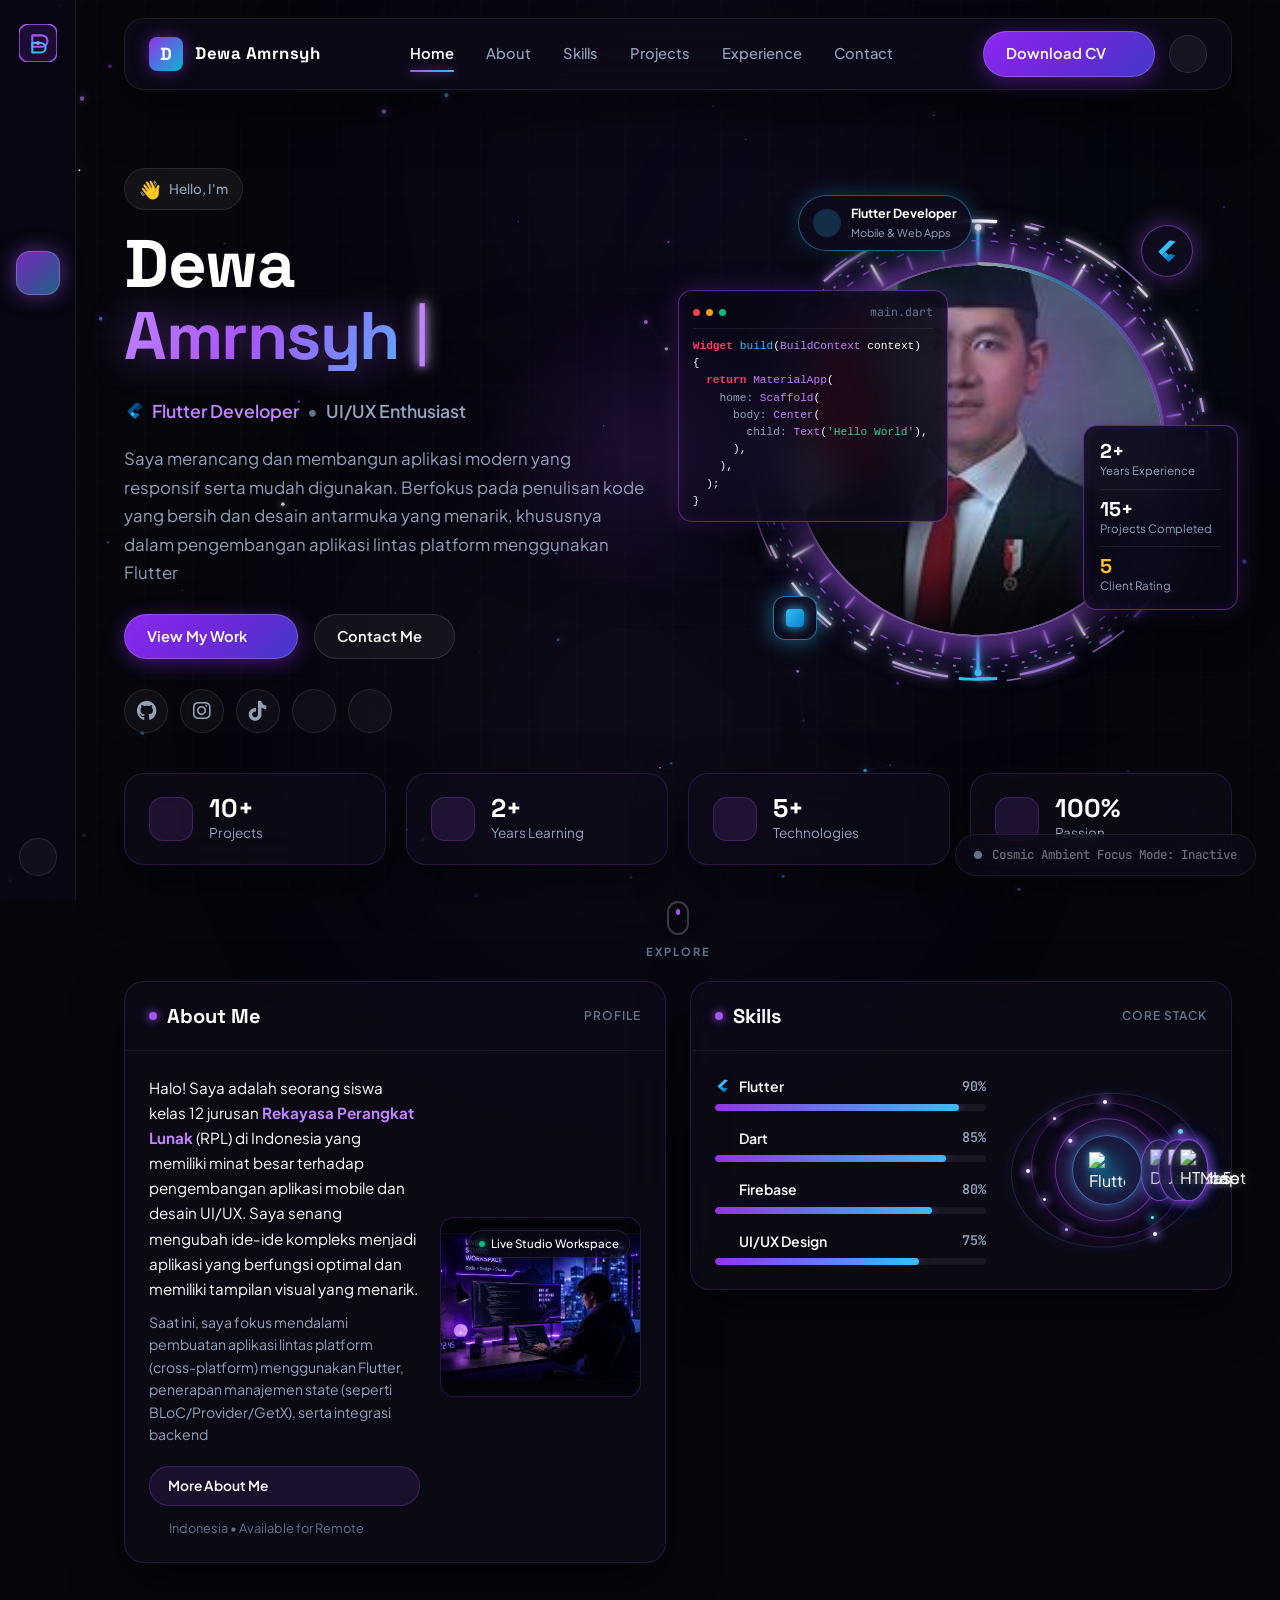
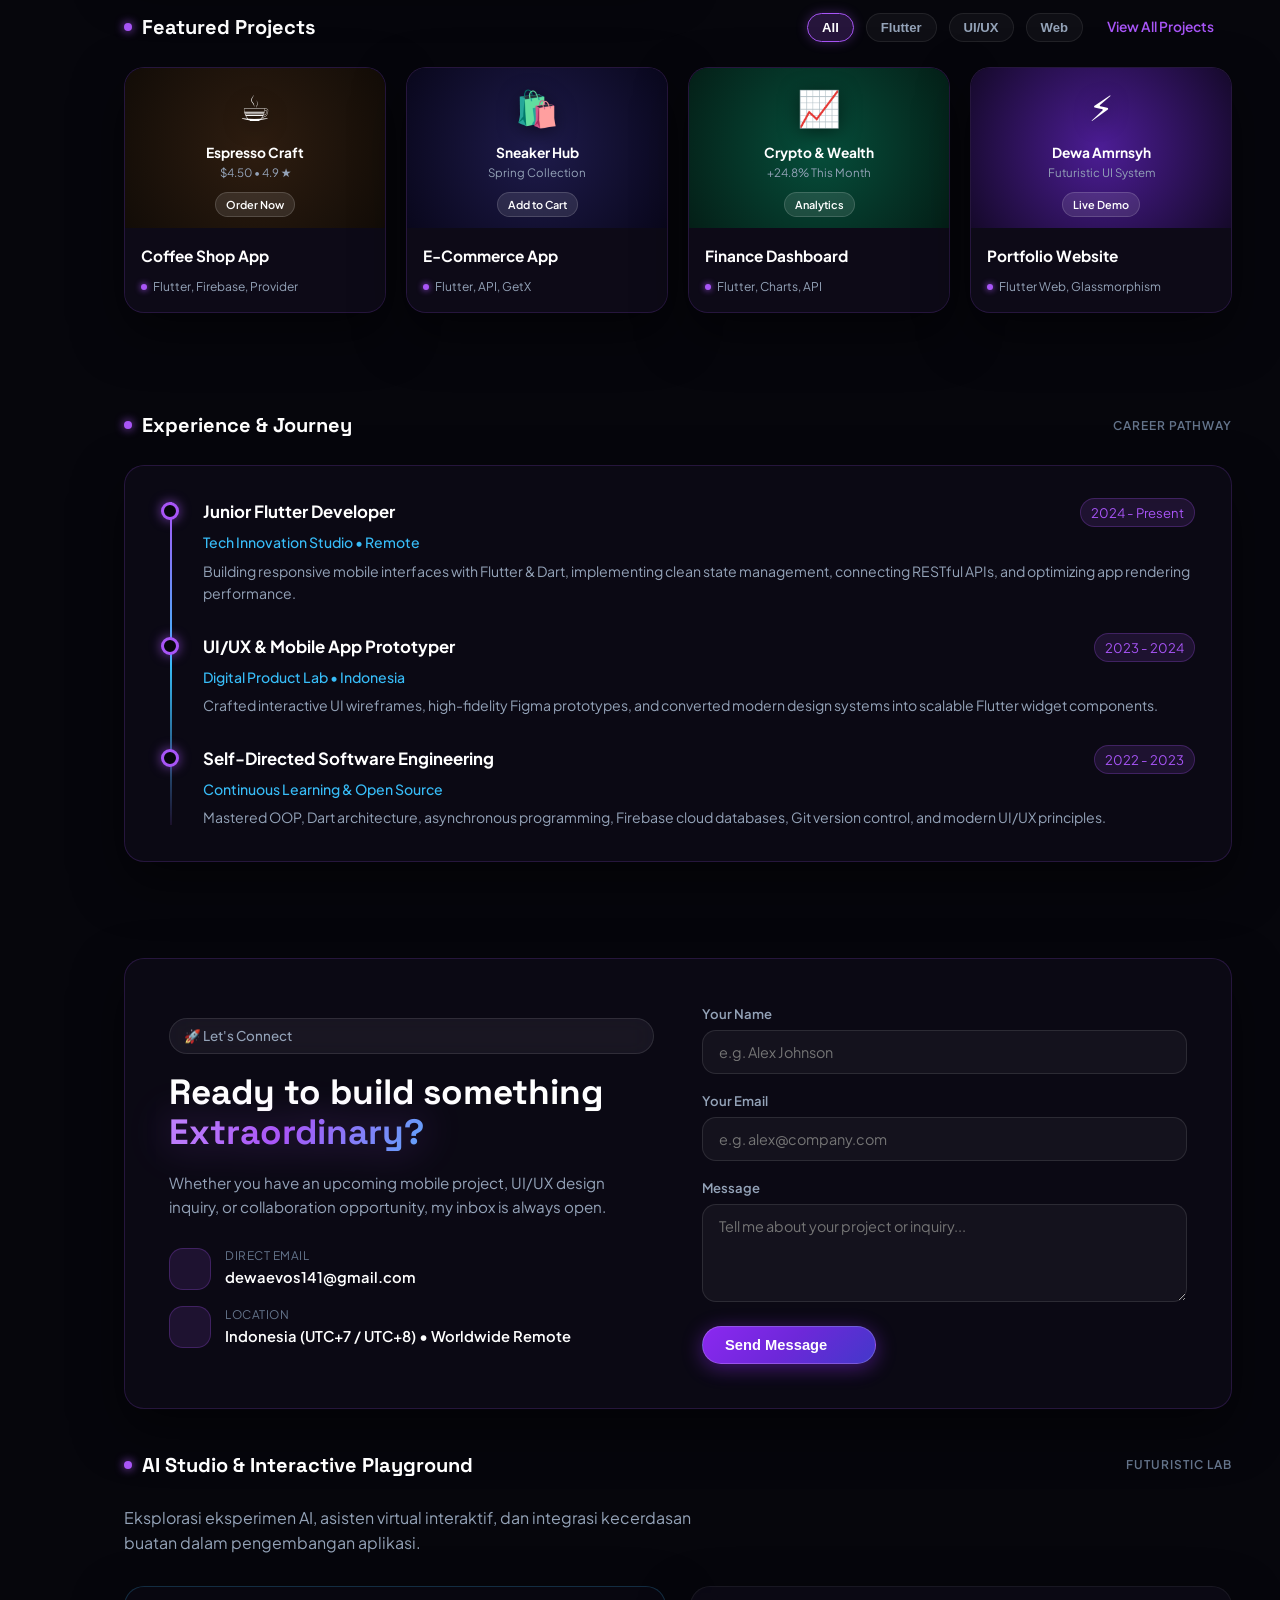
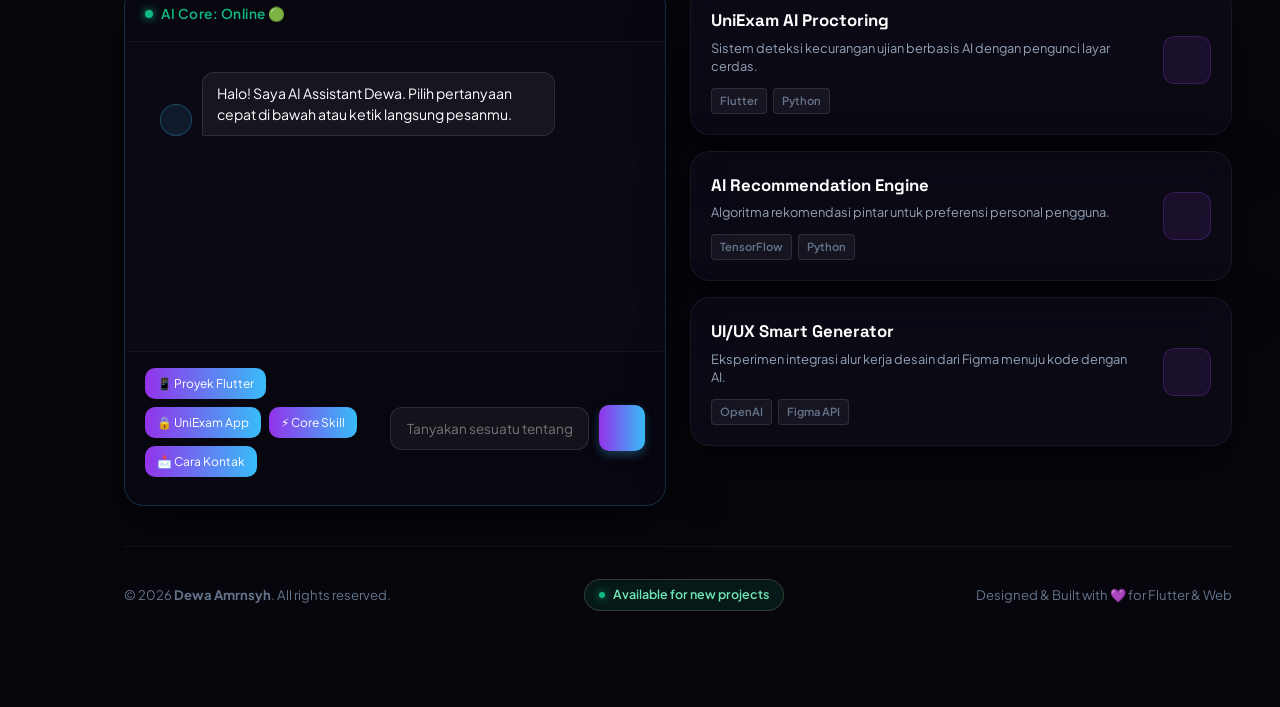
==== index.html @ cff23e98 "Initial portfolio upload" ====
<!DOCTYPE html>
<html lang="en">
<head>
  <meta charset="UTF-8" />
  <meta name="viewport" content="width=device-width, initial-scale=1.0" />
  <title>Dewa Amrnsyh — Futuristic Portfolio</title>
  <meta name="description" content="High-end futuristic personal portfolio website for Dewa Amrnsyh, Flutter Developer & UI/UX Enthusiast." />
  
  <!-- font awesome -->
  <link rel="stylesheet" href="https://cdnjs.cloudflare.com/ajax/libs/font-awesome/6.0.0/css/all.min.css">

  <!-- Google Fonts -->
  <link rel="preconnect" href="https://fonts.googleapis.com">
  <link rel="preconnect" href="https://fonts.gstatic.com" crossorigin>
  <link href="https://fonts.googleapis.com/css2?family=Plus+Jakarta+Sans:ital,wght@0,300;0,400;0,500;0,600;0,700;0,800;1,400&family=JetBrains+Mono:wght@400;500;700&family=Space+Grotesk:wght@500;700&display=swap" rel="stylesheet">
  
  <!-- Lucide CDN for current icons, with a local offline fallback -->
  <script src="https://unpkg.com/lucide@latest/dist/umd/lucide.min.js" onerror="this.onerror=null; this.src='assets/lucide.min.js';"></script>

  <!-- Modular Master Stylesheet (Imports all component CSS) -->
  <link rel="stylesheet" href="style.css" />

  <!-- Favicon -->
  <link rel="icon" type="image/jpg" href="images/desk.jpg">
</head>
<body class="dark-theme">

  <!-- ========================================================================
       1. CANVAS BACKGROUND & AMBIENT GLOW COMPONENT
       (Path: components/canvas-background/)
       ======================================================================== -->
  <canvas id="bg-canvas"></canvas>
  <div class="ambient-glow glow-purple-top"></div>
  <div class="ambient-glow glow-cyan-hero"></div>
  <div class="ambient-glow glow-purple-bottom"></div>
  <div class="grid-overlay"></div>
  <div class="cursor-glow" id="cursorGlow"></div>

  <!-- App Layout Container -->
  <div class="app-layout">
    
    <!-- ======================================================================
         2. LEFT HUD SIDEBAR COMPONENT
         (Path: components/sidebar/)
         ====================================================================== -->
    <aside class="left-sidebar" id="component-sidebar">
      <div class="sidebar-logo">
        <a href="#hero" class="brand-glyph" title="Dewa Amrnsyh">
          <svg viewBox="0 0 40 40" fill="none" class="glyph-svg">
            <rect width="40" height="40" rx="10" fill="url(#glyph-grad)" fill-opacity="0.15" stroke="url(#glyph-stroke)" stroke-width="1.5"/>
            <path d="M14 12H24C27.3137 12 30 14.6863 30 18C30 21.3137 27.3137 24 24 24H14V12Z" stroke="#A855F7" stroke-width="2.2" stroke-linecap="round" stroke-linejoin="round"/>
            <path d="M14 20H23C25.7614 20 28 22.2386 28 25C28 27.7614 25.7614 30 23 30H14V20Z" stroke="#38BDF8" stroke-width="2.2" stroke-linecap="round" stroke-linejoin="round"/>
            <circle cx="20" cy="20" r="2" fill="#C084FC" />
            <defs>
              <linearGradient id="glyph-grad" x1="0" y1="0" x2="40" y2="40">
                <stop stop-color="#9333EA" />
                <stop offset="1" stop-color="#06B6D4" />
              </linearGradient>
              <linearGradient id="glyph-stroke" x1="0" y1="0" x2="40" y2="40">
                <stop stop-color="#A855F7" />
                <stop offset="1" stop-color="#38BDF8" stop-opacity="0.4" />
              </linearGradient>
            </defs>
          </svg>
        </a>
      </div>
      
      <nav class="sidebar-nav">
        <a href="#hero" class="nav-icon-link active" data-section="hero" title="Home">
          <i data-lucide="home"></i>
          <span class="tooltip">Home</span>
        </a>
        <a href="#about-section" class="nav-icon-link" data-section="about-section" title="About">
          <i data-lucide="user"></i>
          <span class="tooltip">About</span>
        </a>
        <a href="#skills-section" class="nav-icon-link" data-section="skills-section" title="Skills">
          <i data-lucide="code-2"></i>
          <span class="tooltip">Skills</span>
        </a>
        <a href="#projects-section" class="nav-icon-link" data-section="projects-section" title="Projects">
          <i data-lucide="folder-kanban"></i>
          <span class="tooltip">Projects</span>
        </a>
        <a href="#experience-section" class="nav-icon-link" data-section="experience-section" title="Experience">
          <i data-lucide="award"></i>
          <span class="tooltip">Experience</span>
        </a>
        <a href="#contact-section" class="nav-icon-link" data-section="contact-section" title="Contact">
          <i data-lucide="mail"></i>
          <span class="tooltip">Contact</span>
        </a>
        <a href="#ai-studio" class="nav-icon-link" data-section="ai-studio" title="AI Studio">
          <i data-lucide="sparkles"></i>
          <span class="tooltip">AI Studio</span>
        </a>
      </nav>
      
      <div class="sidebar-bottom">
        <button class="icon-btn-toggle" id="themePulseBtn" title="Toggle Cosmic Pulse">
          <i data-lucide="sparkles"></i>
        </button>
      </div>
    </aside>

    <!-- Main Content Stream -->
    <main class="main-wrapper">
      
      <!-- ====================================================================
           3. TOP FIXED NAVBAR COMPONENT
           (Path: components/navbar/)
           ==================================================================== -->
      <header class="top-navbar" id="component-navbar">
        <div class="navbar-inner">
          <div class="nav-brand">
            <div class="brand-logo-badge">
              <span class="logo-letter">D</span>
            </div>
            <span class="brand-name">Dewa Amrnsyh</span>
          </div>

          <nav class="top-menu">
            <a href="#hero" class="menu-link active">Home</a>
            <a href="#about-section" class="menu-link">About</a>
            <a href="#skills-section" class="menu-link">Skills</a>
            <a href="#projects-section" class="menu-link">Projects</a>
            <a href="#experience-section" class="menu-link">Experience</a>
            <a href="#contact-section" class="menu-link">Contact</a>
          </nav>

          <div class="nav-actions">
            <a href="assets/Laporan_PKL_dulo.pdf" download="CV_Dewa_Amriansyah.pdf" class="btn-glow-primary cv-btn" id="downloadCvBtn">
              <span>Download CV</span>
              <i data-lucide="download" class="icon-sm"></i>
            </a>
            <button class="theme-mode-btn" id="soundToggleBtn" title="Ambient Mode">
              <i data-lucide="moon" class="icon-sm"></i>
            </button>
          </div>
        </div>
      </header>

      <!-- ====================================================================
           4. HERO SECTION COMPONENT
           (Path: components/hero/)
           ==================================================================== -->
      <section id="hero" class="hero-section">
        <div class="hero-content-grid">
          
          <div class="hero-left">
            <div class="badge-pill hero-greeting">
              <span class="wave-emoji">👋</span>
              <span>Hello, I'm</span>
            </div>

            <h1 class="hero-title">
              <span class="title-white">Dewa</span><br />
              <span class="hero-typing-wrapper">
                <span class="title-purple-gradient glow-text" id="heroTypingText" data-text="Amrnsyh">Amrnsyh</span><span class="typing-cursor">|</span>
              </span>
            </h1>

            <div class="role-badge-row">
              <div class="flutter-role-tag">
                <svg viewBox="0 0 24 24" class="inline-flutter-icon" fill="none">
                  <path d="M14.3 2.1L3.9 12.5l3.2 3.2L19.5 3.3z" fill="#02569B"/>
                  <path d="M14.3 14.3l-4.2 4.2 3.2 3.2 5.8-5.8z" fill="#0175C2"/>
                  <path d="M7.1 15.7l3.2 3.2 3.2-3.2-3.2-3.2z" fill="#29B6F6"/>
                  <path d="M19.5 3.3L13.3 9.5l3.2 3.2 5.8-5.8z" fill="#02569B" opacity="0.6"/>
                </svg>
                <span class="highlight-purple">Flutter Developer</span>
                <span class="dot-separator">•</span>
                <span class="highlight-gray">UI/UX Enthusiast</span>
              </div>
            </div>

            <p class="hero-desc">
              Saya merancang dan membangun aplikasi modern yang responsif serta mudah digunakan. 
              Berfokus pada penulisan kode yang bersih dan desain antarmuka yang menarik,
              khususnya dalam pengembangan aplikasi lintas platform menggunakan Flutter
            </p>

            <div class="hero-btn-group">
              <a href="#projects-section" class="btn-glow-primary hero-cta-btn">
                <span>View My Work</span>
                <i data-lucide="arrow-right" class="btn-arrow"></i>
              </a>
              <a href="#contact-section" class="btn-glass-secondary">
                <span>Contact Me</span>
                <i data-lucide="message-square" class="btn-icon"></i>
              </a>
            </div>

            <div class="hero-socials">
              <a href="https://github.com/waaazz782" target="_blank" rel="noopener noreferrer" class="social-icon-btn" title="GitHub">
                <i class="fa-brands fa-github"></i>
              </a>
            
              <a href="https://www.instagram.com/dewxuan__?stkn=MWRuYjcwZ3dqbm1jYw==" target="_blank" rel="noopener noreferrer" class="social-icon-btn" title="Instagram">
                <i class="fa-brands fa-instagram"></i>
              </a>

              <a href="https://www.tiktok.com/@waanaksmk" target="_blank" rel="noopener noreferrer" class="social-icon-btn" title="TikTok">
               <i class="fa-brands fa-tiktok"></i>
              </a>
              <a href="mailto:dewaevos141@gmail.com" class="social-icon-btn" title="Email">
                <i data-lucide="mail"></i>
              </a>
              <a href="#contact-section" class="social-icon-btn" title="Website / Globe">
                <i data-lucide="globe"></i>
              </a>
            </div>
          </div>

          <div class="hero-right">
            <div class="avatar-stage">
              
              <!-- Multi-Layered Sci-Fi HUD Portal Ring with Rotating Radial Rays Diagram -->
              <div class="neon-portal-ring">
                <!-- Layer 0: Ambient Energy Glow Behind -->
                <div class="hud-glow-backdrop"></div>

                <!-- Layer 1: SVG Sci-Fi HUD Radar & Radial Rays Diagram (Rotating Clockwise) -->
                <svg class="hud-svg-diagram hud-spin-cw" viewBox="0 0 500 500">
                  <defs>
                    <linearGradient id="hudGrad1" x1="0%" y1="0%" x2="100%" y2="100%">
                      <stop offset="0%" stop-color="#c084fc" />
                      <stop offset="50%" stop-color="#ffffff" />
                      <stop offset="100%" stop-color="#7c3aed" />
                    </linearGradient>
                    <linearGradient id="hudGradCyan" x1="0%" y1="0%" x2="100%" y2="0%">
                      <stop offset="0%" stop-color="#38bdf8" />
                      <stop offset="100%" stop-color="#a855f7" />
                    </linearGradient>
                    <filter id="hudNeonGlow" x="-50%" y="-50%" width="200%" height="200%">
                      <feGaussianBlur stdDeviation="3" result="blur1" />
                      <feGaussianBlur stdDeviation="8" result="blur2" />
                      <feMerge>
                        <feMergeNode in="blur2" />
                        <feMergeNode in="blur1" />
                        <feMergeNode in="SourceGraphic" />
                      </feMerge>
                    </filter>
                  </defs>

                  <!-- 36 Radial Ray Lines around Circle (Radial HUD Ticks from Reference Image) -->
                  <g class="hud-radial-ticks" filter="url(#hudNeonGlow)">
                    <line x1="250" y1="22" x2="250" y2="56" stroke="#38bdf8" stroke-width="3" stroke-linecap="round" />
                    <line x1="250" y1="36" x2="250" y2="50" stroke="#c084fc" stroke-width="1.8" stroke-linecap="round" transform="rotate(10 250 250)" />
                    <line x1="250" y1="36" x2="250" y2="50" stroke="#c084fc" stroke-width="1.8" stroke-linecap="round" transform="rotate(20 250 250)" />
                    <line x1="250" y1="28" x2="250" y2="52" stroke="#ffffff" stroke-width="2.4" stroke-linecap="round" transform="rotate(30 250 250)" />
                    <line x1="250" y1="36" x2="250" y2="50" stroke="#c084fc" stroke-width="1.8" stroke-linecap="round" transform="rotate(40 250 250)" />
                    <line x1="250" y1="36" x2="250" y2="50" stroke="#c084fc" stroke-width="1.8" stroke-linecap="round" transform="rotate(50 250 250)" />
                    <line x1="250" y1="28" x2="250" y2="52" stroke="#ffffff" stroke-width="2.4" stroke-linecap="round" transform="rotate(60 250 250)" />
                    <line x1="250" y1="36" x2="250" y2="50" stroke="#c084fc" stroke-width="1.8" stroke-linecap="round" transform="rotate(70 250 250)" />
                    <line x1="250" y1="36" x2="250" y2="50" stroke="#c084fc" stroke-width="1.8" stroke-linecap="round" transform="rotate(80 250 250)" />
                    <line x1="250" y1="22" x2="250" y2="56" stroke="#38bdf8" stroke-width="3" stroke-linecap="round" transform="rotate(90 250 250)" />
                    <line x1="250" y1="36" x2="250" y2="50" stroke="#c084fc" stroke-width="1.8" stroke-linecap="round" transform="rotate(100 250 250)" />
                    <line x1="250" y1="36" x2="250" y2="50" stroke="#c084fc" stroke-width="1.8" stroke-linecap="round" transform="rotate(110 250 250)" />
                    <line x1="250" y1="28" x2="250" y2="52" stroke="#ffffff" stroke-width="2.4" stroke-linecap="round" transform="rotate(120 250 250)" />
                    <line x1="250" y1="36" x2="250" y2="50" stroke="#c084fc" stroke-width="1.8" stroke-linecap="round" transform="rotate(130 250 250)" />
                    <line x1="250" y1="36" x2="250" y2="50" stroke="#c084fc" stroke-width="1.8" stroke-linecap="round" transform="rotate(140 250 250)" />
                    <line x1="250" y1="28" x2="250" y2="52" stroke="#ffffff" stroke-width="2.4" stroke-linecap="round" transform="rotate(150 250 250)" />
                    <line x1="250" y1="36" x2="250" y2="50" stroke="#c084fc" stroke-width="1.8" stroke-linecap="round" transform="rotate(160 250 250)" />
                    <line x1="250" y1="36" x2="250" y2="50" stroke="#c084fc" stroke-width="1.8" stroke-linecap="round" transform="rotate(170 250 250)" />
                    <line x1="250" y1="22" x2="250" y2="56" stroke="#38bdf8" stroke-width="3" stroke-linecap="round" transform="rotate(180 250 250)" />
                    <line x1="250" y1="36" x2="250" y2="50" stroke="#c084fc" stroke-width="1.8" stroke-linecap="round" transform="rotate(190 250 250)" />
                    <line x1="250" y1="36" x2="250" y2="50" stroke="#c084fc" stroke-width="1.8" stroke-linecap="round" transform="rotate(200 250 250)" />
                    <line x1="250" y1="28" x2="250" y2="52" stroke="#ffffff" stroke-width="2.4" stroke-linecap="round" transform="rotate(210 250 250)" />
                    <line x1="250" y1="36" x2="250" y2="50" stroke="#c084fc" stroke-width="1.8" stroke-linecap="round" transform="rotate(220 250 250)" />
                    <line x1="250" y1="36" x2="250" y2="50" stroke="#c084fc" stroke-width="1.8" stroke-linecap="round" transform="rotate(230 250 250)" />
                    <line x1="250" y1="28" x2="250" y2="52" stroke="#ffffff" stroke-width="2.4" stroke-linecap="round" transform="rotate(240 250 250)" />
                    <line x1="250" y1="36" x2="250" y2="50" stroke="#c084fc" stroke-width="1.8" stroke-linecap="round" transform="rotate(250 250 250)" />
                    <line x1="250" y1="36" x2="250" y2="50" stroke="#c084fc" stroke-width="1.8" stroke-linecap="round" transform="rotate(260 250 250)" />
                    <line x1="250" y1="22" x2="250" y2="56" stroke="#38bdf8" stroke-width="3" stroke-linecap="round" transform="rotate(270 250 250)" />
                    <line x1="250" y1="36" x2="250" y2="50" stroke="#c084fc" stroke-width="1.8" stroke-linecap="round" transform="rotate(280 250 250)" />
                    <line x1="250" y1="36" x2="250" y2="50" stroke="#c084fc" stroke-width="1.8" stroke-linecap="round" transform="rotate(290 250 250)" />
                    <line x1="250" y1="28" x2="250" y2="52" stroke="#ffffff" stroke-width="2.4" stroke-linecap="round" transform="rotate(300 250 250)" />
                    <line x1="250" y1="36" x2="250" y2="50" stroke="#c084fc" stroke-width="1.8" stroke-linecap="round" transform="rotate(310 250 250)" />
                    <line x1="250" y1="36" x2="250" y2="50" stroke="#c084fc" stroke-width="1.8" stroke-linecap="round" transform="rotate(320 250 250)" />
                    <line x1="250" y1="28" x2="250" y2="52" stroke="#ffffff" stroke-width="2.4" stroke-linecap="round" transform="rotate(330 250 250)" />
                    <line x1="250" y1="36" x2="250" y2="50" stroke="#c084fc" stroke-width="1.8" stroke-linecap="round" transform="rotate(340 250 250)" />
                    <line x1="250" y1="36" x2="250" y2="50" stroke="#c084fc" stroke-width="1.8" stroke-linecap="round" transform="rotate(350 250 250)" />
                  </g>

                  <!-- Concentric Tech Circles & Dashes -->
                  <circle cx="250" cy="250" r="218" stroke="#a855f7" stroke-width="1.5" stroke-dasharray="8 12" fill="none" opacity="0.8" />
                  <circle cx="250" cy="250" r="232" stroke="#38bdf8" stroke-width="1.2" stroke-dasharray="4 20" fill="none" opacity="0.6" />
                  <circle cx="250" cy="250" r="242" stroke="#c084fc" stroke-width="1.5" stroke-dasharray="40 80 15 80" fill="none" opacity="0.75" />
                  
                  <!-- Quadrant Corner Target Markers -->
                  <circle cx="250" cy="18" r="3.5" fill="#ffffff" filter="url(#hudNeonGlow)" />
                  <circle cx="250" cy="482" r="3.5" fill="#38bdf8" filter="url(#hudNeonGlow)" />
                  <circle cx="18" cy="250" r="3.5" fill="#38bdf8" filter="url(#hudNeonGlow)" />
                  <circle cx="482" cy="250" r="3.5" fill="#ffffff" filter="url(#hudNeonGlow)" />
                </svg>

                <!-- Layer 2: Counter-Rotating Secondary HUD Ring (Outer Tech Arcs) -->
                <svg class="hud-svg-diagram hud-spin-ccw" viewBox="0 0 500 500">
                  <circle cx="250" cy="250" r="226" stroke="#c084fc" stroke-width="2" stroke-dasharray="3 15" fill="none" opacity="0.7" />
                  <circle cx="250" cy="250" r="238" stroke="url(#hudGrad1)" stroke-width="2.5" stroke-dasharray="60 30 15 30" fill="none" opacity="0.85" filter="url(#hudNeonGlow)" />
                  <!-- Cardinal Accent Brackets -->
                  <path d="M 230 12 A 238 238 0 0 1 270 12" stroke="#ffffff" stroke-width="3" fill="none" />
                  <path d="M 230 488 A 238 238 0 0 0 270 488" stroke="#38bdf8" stroke-width="3" fill="none" />
                  <path d="M 12 230 A 238 238 0 0 0 12 270" stroke="#38bdf8" stroke-width="3" fill="none" />
                  <path d="M 488 230 A 238 238 0 0 1 488 270" stroke="#ffffff" stroke-width="3" fill="none" />
                </svg>

                <!-- Layer 3: Solid Inner Luminous Neon Ring (Framing Portrait) -->
                <div class="ring-core-conic"></div>

                <!-- Layer 4: Sweeping White/Cyan Laser Flare Arc -->
                <div class="ring-beam-flare"></div>
              </div>

              <!-- Tech Orbiting Badges -->
              <div class="orbit-badge badge-flutter" title="Flutter Specialist">
                <svg viewBox="0 0 32 32" class="orbit-svg">
                  <path d="M19.5 2.8L5.3 17l4.3 4.3L26.6 4.4z" fill="#38BDF8"/>
                  <path d="M19.5 19.5l-5.7 5.7 4.3 4.3 7.9-7.9z" fill="#0284C7"/>
                  <path d="M9.6 21.3l4.3 4.3 4.3-4.3-4.3-4.3z" fill="#0EA5E9"/>
                </svg>
              </div>

              <!-- Cyan Glowing Diamond Orbit Badge (from reference image) -->
              <div class="orbit-badge badge-diamond" title="Futuristic Core">
                <div class="diamond-inner"></div>
              </div>

              <div class="floating-glass-card code-snippet-widget">
                <div class="code-card-header">
                  <span class="dot dot-red"></span>
                  <span class="dot dot-yellow"></span>
                  <span class="dot dot-green"></span>
                  <span class="code-filename">main.dart</span>
                </div>
                <div class="code-card-body">
                  <pre><code><span class="c-keyword">Widget</span> <span class="c-fn">build</span>(<span class="c-type">BuildContext</span> context) {
  <span class="c-keyword">return</span> <span class="c-class">MaterialApp</span>(
    <span class="c-param">home:</span> <span class="c-class">Scaffold</span>(
      <span class="c-param">body:</span> <span class="c-class">Center</span>(
        <span class="c-param">child:</span> <span class="c-class">Text</span>(<span class="c-str">'Hello World'</span>),
      ),
    ),
  );
}</code></pre>
                </div>
              </div>

              <div class="floating-glass-badge badge-role-fl">
                <div class="badge-icon-wrap"><i data-lucide="terminal"></i></div>
                <div class="badge-text">
                  <div class="badge-title">Flutter Developer</div>
                  <div class="badge-sub">Mobile & Web Apps</div>
                </div>
              </div>

              <div class="floating-glass-card stats-floating-widget">
                <div class="stat-mini-row">
                  <span class="stat-bold-num">2+</span>
                  <span class="stat-mini-label">Years Experience</span>
                </div>
                <div class="stat-divider"></div>
                <div class="stat-mini-row">
                  <span class="stat-bold-num">15+</span>
                  <span class="stat-mini-label">Projects Completed</span>
                </div>
                <div class="stat-divider"></div>
                <div class="stat-mini-row">
                  <span class="stat-bold-num star-rating">5 <i data-lucide="star" class="star-icon"></i></span>
                  <span class="stat-mini-label">Client Rating</span>
                </div>
              </div>

              <div class="developer-portrait-wrapper">
                <div class="portrait-silhouette">
                  <div class="portrait-avatar-art">
                    <svg viewBox="0 0 360 480" class="portrait-svg-art">
                      <defs>
                        <linearGradient id="skin-grad" x1="0" y1="0" x2="0" y2="1">
                          <stop stop-color="#4B3A4F" />
                          <stop offset="0.6" stop-color="#241B2E" />
                          <stop offset="1" stop-color="#0F0C1B" />
                        </linearGradient>
                        <linearGradient id="hoodie-grad" x1="0" y1="0" x2="1" y2="1">
                          <stop stop-color="#1E1633" />
                          <stop offset="0.5" stop-color="#120D22" />
                          <stop offset="1" stop-color="#08060F" />
                        </linearGradient>
                        <linearGradient id="neon-rim-purple" x1="0" y1="0" x2="1" y2="0">
                          <stop stop-color="#C084FC" />
                          <stop offset="1" stop-color="#818CF8" stop-opacity="0" />
                        </linearGradient>
                        <filter id="neon-glow-filter" x="-20%" y="-20%" width="140%" height="140%">
                          <feGaussianBlur stdDeviation="6" result="blur" />
                          <feComposite in="SourceGraphic" in2="blur" operator="over" />
                        </filter>
                      </defs>
                      <path d="M40 480 C 40 380, 110 320, 180 320 C 250 320, 320 380, 320 480 Z" fill="url(#hoodie-grad)" />
                      <path d="M180 320 C 250 320, 320 380, 320 480" stroke="#A855F7" stroke-width="4" fill="none" opacity="0.8" filter="url(#neon-glow-filter)" />
                      <path d="M40 480 C 40 380, 110 320, 180 320" stroke="#38BDF8" stroke-width="2.5" fill="none" opacity="0.6" filter="url(#neon-glow-filter)" />
                      <path d="M150 250 L 210 250 L 220 330 L 140 330 Z" fill="#1C1628" />
                      <path d="M140 140 C 140 80, 220 70, 230 130 C 240 180, 235 240, 190 270 C 155 270, 135 220, 140 140 Z" fill="url(#skin-grad)" />
                      <path d="M225 150 C 235 180, 225 225, 205 245 C 190 260, 175 265, 160 265" stroke="#E9D5FF" stroke-width="2.5" fill="none" opacity="0.9" filter="url(#neon-glow-filter)" />
                      <path d="M210 180 C 215 195, 205 210, 195 215" stroke="#C084FC" stroke-width="2" fill="none" opacity="0.75" />
                      <path d="M130 130 C 130 60, 190 40, 240 80 C 255 110, 240 150, 230 150 C 210 110, 160 90, 130 130 Z" fill="#0A0713" />
                      <path d="M135 110 C 160 65, 220 55, 245 85" stroke="#C084FC" stroke-width="3" fill="none" opacity="0.85" filter="url(#neon-glow-filter)" />
                      <circle cx="155" cy="185" r="8" fill="#2A1B3D" stroke="#A855F7" stroke-width="1.5" />
                      <circle cx="155" cy="185" r="3" fill="#38BDF8" filter="url(#neon-glow-filter)" />
                    </svg>
                  </div>
                  <div class="portrait-rim-light"></div>
                  <div class="portrait-neon-filter"></div>
                </div>
              </div>

            </div>
          </div>

        </div>

        <div class="hero-stats-deck">
          <div class="stat-card glass-panel">
            <div class="stat-icon-box"><i data-lucide="layers"></i></div>
            <div class="stat-info">
              <span class="stat-value" data-count="10">10+</span>
              <span class="stat-label">Projects</span>
            </div>
            <div class="stat-glow-line"></div>
          </div>

          <div class="stat-card glass-panel">
            <div class="stat-icon-box"><i data-lucide="clock"></i></div>
            <div class="stat-info">
              <span class="stat-value" data-count="2">2+</span>
              <span class="stat-label">Years Learning</span>
            </div>
            <div class="stat-glow-line"></div>
          </div>

          <div class="stat-card glass-panel">
            <div class="stat-icon-box"><i data-lucide="cpu"></i></div>
            <div class="stat-info">
              <span class="stat-value" data-count="5">5+</span>
              <span class="stat-label">Technologies</span>
            </div>
            <div class="stat-glow-line"></div>
          </div>

          <div class="stat-card glass-panel">
            <div class="stat-icon-box"><i data-lucide="flame"></i></div>
            <div class="stat-info">
              <span class="stat-value" data-count="100">100%</span>
              <span class="stat-label">Passion</span>
            </div>
            <div class="stat-glow-line"></div>
          </div>
        </div>

        <a href="#about-section" class="scroll-indicator" title="Scroll Down">
          <span class="mouse-icon">
            <span class="mouse-wheel"></span>
          </span>
          <span class="scroll-text">EXPLORE</span>
        </a>
      </section>

      <!-- ====================================================================
           5. ABOUT & SKILLS DUAL CARDS COMPONENT
           (Path: components/about/ & components/skills/)
           ==================================================================== -->
      <section id="about-section" class="mid-deck-section">
        <div class="mid-deck-grid">
          
          <!-- ABOUT ME COMPONENT -->
          <div class="glass-card about-card" id="component-about">
            <div class="card-header-bar">
              <div class="card-dot-title">
                <span class="purple-indicator-dot"></span>
                <h3 class="card-title">About Me</h3>
              </div>
              <span class="card-tag">Profile</span>
            </div>

            <div class="about-card-content">
              <div class="about-text-col">
                <p class="about-bio">
                  Halo! Saya adalah seorang siswa kelas 12 jurusan  <strong>Rekayasa Perangkat Lunak</strong> (RPL)
                  di Indonesia yang memiliki minat besar terhadap pengembangan aplikasi mobile dan 
                  desain UI/UX. Saya senang mengubah ide-ide kompleks menjadi aplikasi yang berfungsi optimal 
                  dan memiliki tampilan visual yang menarik. 
                </p>
                <p class="about-bio-secondary">
                  Saat ini, 
                  saya fokus mendalami pembuatan aplikasi lintas platform (cross-platform) 
                  menggunakan Flutter, penerapan manajemen state (seperti BLoC/Provider/GetX), 
                  serta integrasi backend
                </p>

                <div class="about-action-row">
                  <a href="#experience-section" class="btn-glass-subtle">
                    <span>More About Me</span>
                    <i data-lucide="user-check" class="icon-xs"></i>
                  </a>
                  <div class="location-badge">
                    <i data-lucide="map-pin" class="icon-xs"></i>
                    <span>Indonesia • Available for Remote</span>
                  </div>
                </div>
              </div>

              <div class="about-visual-col">
                <div class="workspace-preview-box">
                  <div class="workstation-img-wrap">
                    <img src="images/live.png" alt="Live Studio Workspace" class="workstation-live-img" loading="lazy">
                  </div>
                  <div class="workspace-overlay">
                    <span class="live-badge"><span class="pulsing-green"></span> Live Studio Workspace</span>
                  </div>
                </div>
              </div>
            </div>
          </div>

          <!-- SKILLS COMPONENT -->
          <div class="glass-card skills-card" id="skills-section">
            <div class="card-header-bar">
              <div class="card-dot-title">
                <span class="purple-indicator-dot"></span>
                <h3 class="card-title">Skills</h3>
              </div>
              <span class="card-tag">Core Stack</span>
            </div>

            <div class="skills-card-content">
              <div class="skills-bars-list">
                <div class="skill-item">
                  <div class="skill-label-row">
                    <div class="skill-tech-name">
                      <svg viewBox="0 0 24 24" class="skill-icon-svg" fill="none">
                        <path d="M14.3 2.1L3.9 12.5l3.2 3.2L19.5 3.3z" fill="#38BDF8"/>
                        <path d="M14.3 14.3l-4.2 4.2 3.2 3.2 5.8-5.8z" fill="#0284C7"/>
                        <path d="M7.1 15.7l3.2 3.2 3.2-3.2-3.2-3.2z" fill="#0EA5E9"/>
                      </svg>
                      <span>Flutter</span>
                    </div>
                    <span class="skill-percent">90%</span>
                  </div>
                  <div class="skill-progress-track">
                    <div class="skill-progress-fill" style="width: 90%;"></div>
                  </div>
                </div>

                <div class="skill-item">
                  <div class="skill-label-row">
                    <div class="skill-tech-name">
                      <i data-lucide="code" class="skill-icon-lucide"></i>
                      <span>Dart</span>
                    </div>
                    <span class="skill-percent">85%</span>
                  </div>
                  <div class="skill-progress-track">
                    <div class="skill-progress-fill" style="width: 85%;"></div>
                  </div>
                </div>

                <div class="skill-item">
                  <div class="skill-label-row">
                    <div class="skill-tech-name">
                      <i data-lucide="database" class="skill-icon-lucide text-amber"></i>
                      <span>Firebase</span>
                    </div>
                    <span class="skill-percent">80%</span>
                  </div>
                  <div class="skill-progress-track">
                    <div class="skill-progress-fill" style="width: 80%;"></div>
                  </div>
                </div>

                <div class="skill-item">
                  <div class="skill-label-row">
                    <div class="skill-tech-name">
                      <i data-lucide="layout" class="skill-icon-lucide text-purple"></i>
                      <span>UI/UX Design</span>
                    </div>
                    <span class="skill-percent">75%</span>
                  </div>
                  <div class="skill-progress-track">
                    <div class="skill-progress-fill" style="width: 75%;"></div>
                  </div>
                </div>
              </div>


              <!-- Right: Orbit Logo Stack -->
              <div class="skills-orbit-widget">
                <div class="orbit-system">

                  <div class="orbit-path-ring orbit-path-ring--1"></div>
                  <div class="orbit-path-ring orbit-path-ring--2"></div>
                  <div class="orbit-path-ring orbit-path-ring--3"></div>
                  <div class="orbit-path-ring orbit-path-ring--4"></div>

                  <span class="orbit-particle orbit-particle--1"></span>
                  <span class="orbit-particle orbit-particle--2"></span>
                  <span class="orbit-particle orbit-particle--3"></span>
                  <span class="orbit-particle orbit-particle--4"></span>
                  <span class="orbit-particle orbit-particle--5"></span>
                  <span class="orbit-particle orbit-particle--6"></span>
                  <span class="orbit-particle orbit-particle--7"></span>
                  <span class="orbit-particle orbit-particle--8"></span>

                  <div class="orbit-logo-wrap orbit-node--1" data-name="Dart">
                    <img src="https://cdn.simpleicons.org/dart/38BDF8" alt="Dart" class="orbit-logo-img" loading="lazy">
                  </div>
                  <div class="orbit-logo-wrap orbit-node--2" data-name="Firebase">
                    <img src="https://cdn.simpleicons.org/firebase/FFCA28" alt="Firebase" class="orbit-logo-img" loading="lazy">
                  </div>
                  <div class="orbit-logo-wrap orbit-node--3" data-name="Figma">
                    <img src="https://cdn.simpleicons.org/figma/F24E1E" alt="Figma" class="orbit-logo-img" loading="lazy">
                  </div>
                  <div class="orbit-logo-wrap orbit-node--4" data-name="Git">
                    <img src="https://cdn.simpleicons.org/git/F05032" alt="Git" class="orbit-logo-img" loading="lazy">
                  </div>
                  <div class="orbit-logo-wrap orbit-node--5" data-name="JavaScript">
                    <img src="https://cdn.simpleicons.org/javascript/F7DF1E" alt="JavaScript" class="orbit-logo-img" loading="lazy">
                  </div>
                  <div class="orbit-logo-wrap orbit-node--6" data-name="HTML5">
                    <img src="https://cdn.simpleicons.org/html5/E34F26" alt="HTML5" class="orbit-logo-img" loading="lazy">
                  </div>

                  <!-- Center: Flutter logo -->
                  <div class="orbit-center-hub">
                    <div class="orbit-center-glow"></div>
                    <img src="https://cdn.simpleicons.org/flutter/02569B" alt="Flutter" class="orbit-center-logo">
                  </div>

                </div>
              </div>

            </div>
          </div>

        </div>
      </section>

      <!-- ====================================================================
           6. FEATURED PROJECTS COMPONENT
           (Path: components/projects/)
           ==================================================================== -->
      <section id="projects-section" class="projects-section">
        <div class="section-top-bar">
          <div class="card-dot-title">
            <span class="purple-indicator-dot"></span>
            <h2 class="card-title">Featured Projects</h2>
          </div>
          <div class="projects-filter-bar">
            <button class="filter-btn active" data-filter="all">All</button>
            <button class="filter-btn" data-filter="flutter">Flutter</button>
            <button class="filter-btn" data-filter="uiux">UI/UX</button>
            <button class="filter-btn" data-filter="web">Web</button>
            <a href="#projects-section" class="view-all-link">
              <span>View All Projects</span>
              <i data-lucide="arrow-up-right" class="icon-xs"></i>
            </a>
          </div>
        </div>

        <div class="projects-grid">
          <div class="project-card glass-panel" data-category="flutter" onclick="openProjectModal('coffee')">
            <div class="project-thumb-container">
              <div class="project-preview-mockup coffee-theme">
                <div class="mockup-ui">
                  <div class="m-cup-icon">☕</div>
                  <div class="m-line-group">
                    <span class="m-title">Espresso Craft</span>
                    <span class="m-sub">$4.50 • 4.9 ★</span>
                  </div>
                  <div class="m-btn-pill">Order Now</div>
                </div>
              </div>
              <div class="project-overlay">
                <span class="preview-badge">Mobile App</span>
                <button class="project-view-btn">
                  <i data-lucide="external-link"></i>
                </button>
              </div>
            </div>
            <div class="project-meta">
              <div class="project-info-header">
                <h4 class="project-title">Coffee Shop App</h4>
                <div class="project-action-link" title="Open Case Study">
                  <i data-lucide="arrow-up-right"></i>
                </div>
              </div>
              <div class="project-tags">
                <span class="tag-dot purple"></span>
                <span class="tag-text">Flutter, Firebase, Provider</span>
              </div>
            </div>
          </div>

          <div class="project-card glass-panel" data-category="flutter uiux" onclick="openProjectModal('ecommerce')">
            <div class="project-thumb-container">
              <div class="project-preview-mockup ecommerce-theme">
                <div class="mockup-ui">
                  <div class="m-cup-icon">🛍️</div>
                  <div class="m-line-group">
                    <span class="m-title">Sneaker Hub</span>
                    <span class="m-sub">Spring Collection</span>
                  </div>
                  <div class="m-btn-pill">Add to Cart</div>
                </div>
              </div>
              <div class="project-overlay">
                <span class="preview-badge">Shopping UI</span>
                <button class="project-view-btn">
                  <i data-lucide="external-link"></i>
                </button>
              </div>
            </div>
            <div class="project-meta">
              <div class="project-info-header">
                <h4 class="project-title">E-Commerce App</h4>
                <div class="project-action-link" title="Open Case Study">
                  <i data-lucide="arrow-up-right"></i>
                </div>
              </div>
              <div class="project-tags">
                <span class="tag-dot purple"></span>
                <span class="tag-text">Flutter, API, GetX</span>
              </div>
            </div>
          </div>

          <div class="project-card glass-panel" data-category="web flutter" onclick="openProjectModal('finance')">
            <div class="project-thumb-container">
              <div class="project-preview-mockup finance-theme">
                <div class="mockup-ui">
                  <div class="m-cup-icon">📈</div>
                  <div class="m-line-group">
                    <span class="m-title">Crypto & Wealth</span>
                    <span class="m-sub">+24.8% This Month</span>
                  </div>
                  <div class="m-btn-pill">Analytics</div>
                </div>
              </div>
              <div class="project-overlay">
                <span class="preview-badge">FinTech UI</span>
                <button class="project-view-btn">
                  <i data-lucide="external-link"></i>
                </button>
              </div>
            </div>
            <div class="project-meta">
              <div class="project-info-header">
                <h4 class="project-title">Finance Dashboard</h4>
                <div class="project-action-link" title="Open Case Study">
                  <i data-lucide="arrow-up-right"></i>
                </div>
              </div>
              <div class="project-tags">
                <span class="tag-dot purple"></span>
                <span class="tag-text">Flutter, Charts, API</span>
              </div>
            </div>
          </div>

          <div class="project-card glass-panel" data-category="web uiux" onclick="openProjectModal('portfolio')">
            <div class="project-thumb-container">
              <div class="project-preview-mockup portfolio-theme">
                <div class="mockup-ui">
                  <div class="m-cup-icon">⚡</div>
                  <div class="m-line-group">
                    <span class="m-title">Dewa Amrnsyh</span>
                    <span class="m-sub">Futuristic UI System</span>
                  </div>
                  <div class="m-btn-pill">Live Demo</div>
                </div>
              </div>
              <div class="project-overlay">
                <span class="preview-badge">Web Experience</span>
                <button class="project-view-btn">
                  <i data-lucide="external-link"></i>
                </button>
              </div>
            </div>
            <div class="project-meta">
              <div class="project-info-header">
                <h4 class="project-title">Portfolio Website</h4>
                <div class="project-action-link" title="Open Case Study">
                  <i data-lucide="arrow-up-right"></i>
                </div>
              </div>
              <div class="project-tags">
                <span class="tag-dot purple"></span>
                <span class="tag-text">Flutter Web, Glassmorphism</span>
              </div>
            </div>
          </div>
        </div>
      </section>

      <!-- ====================================================================
           7. EXPERIENCE COMPONENT
           (Path: components/experience/)
           ==================================================================== -->
      <section id="experience-section" class="experience-section">
        <div class="section-top-bar">
          <div class="card-dot-title">
            <span class="purple-indicator-dot"></span>
            <h2 class="card-title">Experience & Journey</h2>
          </div>
          <span class="card-tag">Career Pathway</span>
        </div>

        <div class="timeline-container glass-panel">
          <div class="timeline-item">
            <div class="timeline-dot"></div>
            <div class="timeline-content">
              <div class="timeline-header">
                <h4 class="timeline-role">Junior Flutter Developer</h4>
                <span class="timeline-date">2024 - Present</span>
              </div>
              <p class="timeline-org">Tech Innovation Studio • Remote</p>
              <p class="timeline-desc">Building responsive mobile interfaces with Flutter & Dart, implementing clean state management, connecting RESTful APIs, and optimizing app rendering performance.</p>
            </div>
          </div>

          <div class="timeline-item">
            <div class="timeline-dot"></div>
            <div class="timeline-content">
              <div class="timeline-header">
                <h4 class="timeline-role">UI/UX & Mobile App Prototyper</h4>
                <span class="timeline-date">2023 - 2024</span>
              </div>
              <p class="timeline-org">Digital Product Lab • Indonesia</p>
              <p class="timeline-desc">Crafted interactive UI wireframes, high-fidelity Figma prototypes, and converted modern design systems into scalable Flutter widget components.</p>
            </div>
          </div>

          <div class="timeline-item">
            <div class="timeline-dot"></div>
            <div class="timeline-content">
              <div class="timeline-header">
                <h4 class="timeline-role">Self-Directed Software Engineering</h4>
                <span class="timeline-date">2022 - 2023</span>
              </div>
              <p class="timeline-org">Continuous Learning & Open Source</p>
              <p class="timeline-desc">Mastered OOP, Dart architecture, asynchronous programming, Firebase cloud databases, Git version control, and modern UI/UX principles.</p>
            </div>
          </div>
        </div>
      </section>

      <!-- ====================================================================
           8. CONTACT & FOOTER COMPONENT
           (Path: components/contact/)
           ==================================================================== -->
      <section id="contact-section" class="contact-section">
        <div class="contact-card glass-panel">
          <div class="contact-grid">
            
            <div class="contact-left">
              <div class="badge-pill">
                <span>🚀 Let's Connect</span>
              </div>
              <h2 class="contact-heading">
                Ready to build something <br/>
                <span class="glow-text title-purple-gradient">Extraordinary?</span>
              </h2>
              <p class="contact-subtext">
                Whether you have an upcoming mobile project, UI/UX design inquiry, or collaboration opportunity, my inbox is always open.
              </p>
              
              <div class="contact-details-list">
                <div class="contact-item">
                  <div class="c-icon-wrap"><i data-lucide="mail"></i></div>
                  <div class="c-info">
                    <span class="c-label">Direct Email</span>
                    <a href="mailto:dewaevos141@gmail.com" class="c-val">dewaevos141@gmail.com</a>
                  </div>
                </div>
                <div class="contact-item">
                  <div class="c-icon-wrap"><i data-lucide="map-pin"></i></div>
                  <div class="c-info">
                    <span class="c-label">Location</span>
                    <span class="c-val">Indonesia (UTC+7 / UTC+8) • Worldwide Remote</span>
                  </div>
                </div>
              </div>
            </div>

            <div class="contact-right">
              <form id="contact-form" class="contact-form">
                <div class="form-group">
                  <label for="userName">Your Name</label>
                  <input type="text" id="userName" name="from_name" placeholder="e.g. Alex Johnson" required />
                </div>
                <div class="form-group">
                  <label for="userEmail">Your Email</label>
                  <input type="email" id="userEmail" name="from_email" placeholder="e.g. alex@company.com" required />
                </div>
                <div class="form-group">
                  <label for="userMsg">Message</label>
                  <textarea id="userMsg" name="message" rows="4" placeholder="Tell me about your project or inquiry..." required></textarea>
                </div>
                <button type="submit" id="btn-submit" class="btn-glow-primary submit-btn">
                  <span>Send Message</span>
                  <i data-lucide="send" class="icon-sm"></i>
                </button>
              </form>
            </div>

          </div>
        </div>
      </section>

      <!-- ====================================================================
           9. AI STUDIO & SHOWCASE COMPONENT
           (Path: components/ai-studio/)
           ==================================================================== -->
      <section id="ai-studio" class="ai-studio-section">
        <div class="section-top-bar">
          <div class="card-dot-title">
            <span class="purple-indicator-dot"></span>
            <h2 class="card-title">AI Studio & Interactive Playground</h2>
          </div>
          <span class="card-tag">FUTURISTIC LAB</span>
        </div>
        <p class="section-subtitle" style="margin-bottom: 24px; color: var(--text-secondary); max-width: 600px;">Eksplorasi eksperimen AI, asisten virtual interaktif, dan integrasi kecerdasan buatan dalam pengembangan aplikasi.</p>

        <div class="ai-studio-grid">
          
          <!-- Left Column: Ask AI Chat -->
          <div class="ai-chat-card glass-panel">
            <div class="ai-chat-header">
              <div class="ai-status">
                <span class="ai-online-dot"></span>
                <span class="ai-status-text">AI Core: Online 🟢</span>
              </div>
              <i data-lucide="bot" class="ai-header-icon"></i>
            </div>
            
            <div class="ai-chat-body" id="ai-chat-messages">
              <div class="chat-message ai-message">
                <div class="chat-avatar"><i data-lucide="cpu"></i></div>
                <div class="chat-bubble">Halo! Saya AI Assistant Dewa. Pilih pertanyaan cepat di bawah atau ketik langsung pesanmu.</div>
              </div>
            </div>

            <div class="ai-chat-footer">
              <div class="quick-chips-wrapper">
                <button type="button" class="quick-chip-btn" data-query="proyek">📱 Proyek Flutter</button>
                <button type="button" class="quick-chip-btn" data-query="uniexam">🔒 UniExam App</button>
                <button type="button" class="quick-chip-btn" data-query="skill">⚡ Core Skill</button>
                <button type="button" class="quick-chip-btn" data-query="kontak">📩 Cara Kontak</button>
              </div>
              <form id="ai-chat-form" class="chat-input-form">
                <input type="text" id="ai-chat-input" placeholder="Tanyakan sesuatu tentang Dewa..." autocomplete="off" />
                <button type="submit" id="ai-chat-send-btn" class="chat-send-btn" aria-label="Kirim pesan">
                  <i data-lucide="send"></i>
                </button>
              </form>
            </div>
          </div>

          <!-- Right Column: Showcase Cards -->
          <div class="ai-showcase-column">
            
            <div class="ai-showcase-card glass-panel">
              <div class="ai-card-content">
                <h4 class="ai-card-title">UniExam AI Proctoring</h4>
                <p class="ai-card-desc">Sistem deteksi kecurangan ujian berbasis AI dengan pengunci layar cerdas.</p>
                <div class="ai-card-tags">
                  <span class="ai-tech-tag">Flutter</span>
                  <span class="ai-tech-tag">Python</span>
                </div>
              </div>
              <div class="ai-card-icon"><i data-lucide="shield-check"></i></div>
            </div>

            <div class="ai-showcase-card glass-panel">
              <div class="ai-card-content">
                <h4 class="ai-card-title">AI Recommendation Engine</h4>
                <p class="ai-card-desc">Algoritma rekomendasi pintar untuk preferensi personal pengguna.</p>
                <div class="ai-card-tags">
                  <span class="ai-tech-tag">TensorFlow</span>
                  <span class="ai-tech-tag">Python</span>
                </div>
              </div>
              <div class="ai-card-icon"><i data-lucide="network"></i></div>
            </div>

            <div class="ai-showcase-card glass-panel">
              <div class="ai-card-content">
                <h4 class="ai-card-title">UI/UX Smart Generator</h4>
                <p class="ai-card-desc">Eksperimen integrasi alur kerja desain dari Figma menuju kode dengan AI.</p>
                <div class="ai-card-tags">
                  <span class="ai-tech-tag">OpenAI</span>
                  <span class="ai-tech-tag">Figma API</span>
                </div>
              </div>
              <div class="ai-card-icon"><i data-lucide="layout-template"></i></div>
            </div>

          </div>
        </div>
      </section>

      <footer class="site-footer">
        <div class="footer-left">
          <span>© 2026 <strong>Dewa Amrnsyh</strong>. All rights reserved.</span>
        </div>
        <div class="footer-center">
          <span class="neon-pill-status"><span class="pulsing-green"></span> Available for new projects</span>
        </div>
        <div class="footer-right">
          <span>Designed & Built with <span class="heart-pulse">💜</span> for Flutter & Web</span>
        </div>
      </footer>
    </main>
  </div>

  <!-- ========================================================================
       9. MODAL & TOAST COMPONENT
       (Path: components/modal-toast/)
       ======================================================================== -->
  <div class="project-modal-backdrop" id="projectModalBackdrop" onclick="closeProjectModal(event)">
    <div class="project-modal-box glass-panel" onclick="event.stopPropagation()">
      <button class="modal-close-btn" onclick="closeProjectModal()">
        <i data-lucide="x"></i>
      </button>
      <div id="modalDynamicContent"></div>
    </div>
  </div>

  <div class="toast-notification" id="toastBox">
    <i data-lucide="check-circle-2" class="toast-icon"></i>
    <span id="toastMsg">Message sent successfully!</span>
  </div>

  <!-- Ambient Focus Mode Badge -->
  <div id="focusModeBadge" class="focus-mode-badge">
    <span class="focus-indicator"></span>
    <span class="focus-text">Cosmic Ambient Focus Mode: Inactive</span>
  </div>

  <!-- Master Script (Supports direct file:// & http://) -->
  <script type="text/javascript" src="https://cdn.jsdelivr.net/npm/@emailjs/browser@3/dist/email.min.js"></script>
  <script src="script.js"></script>
</body>
</html>
---- style.css ----
/* ==========================================================================
   MASTER STYLESHEET — DEWA FEBRIAN PORTFOLIO
   Modular CSS Component Architecture
   ========================================================================== */

/* 1. Global Base, Resets, Design Tokens, & Layout */
@import url("css/global.css");

/* 2. Canvas Background & Ambient Glow */
@import url("components/canvas-background/canvas-background.css");

/* 3. Left HUD Sidebar */
@import url("components/sidebar/sidebar.css");

/* 4. Top Navigation Bar */
@import url("components/navbar/navbar.css");

/* 5. Hero Section & Stats Deck */
@import url("components/hero/hero.css");

/* 6. About Me Section */
@import url("components/about/about.css");

/* 7. Skills & Radar Widget */
@import url("components/skills/skills.css");

/* 8. Featured Projects Grid */
@import url("components/projects/projects.css");

/* 9. Experience Timeline */
@import url("components/experience/experience.css");

/* 10. Contact Section & Footer */
@import url("components/contact/contact.css");

/* 11. Modal & Toast Notifications */
@import url("components/modal-toast/modal-toast.css");
@import url("components/modal-toast/ai-chat.css");

/* 12. AI Studio Chat & Showcase */
@import url("components/ai-studio/ai-studio.css");

/* 13. Responsive layouts for tablet and mobile */
@import url("css/responsive.css");
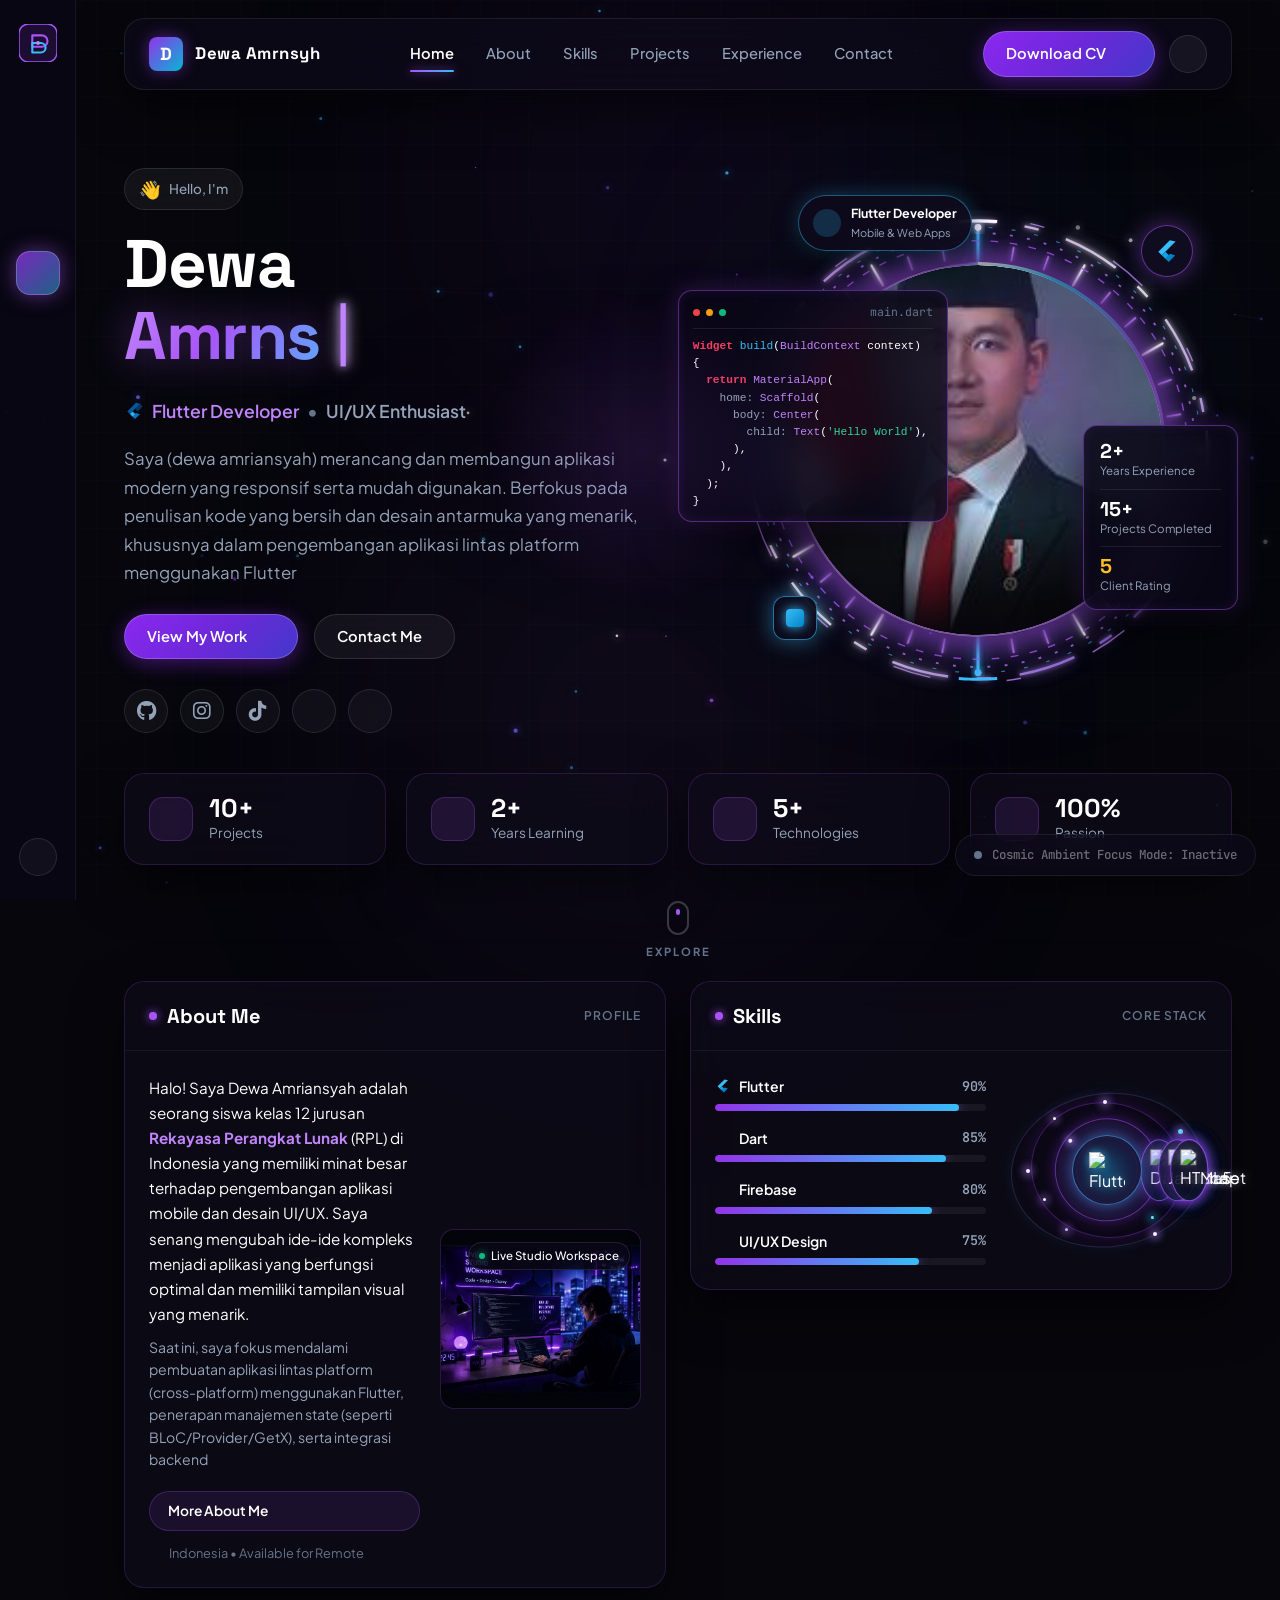
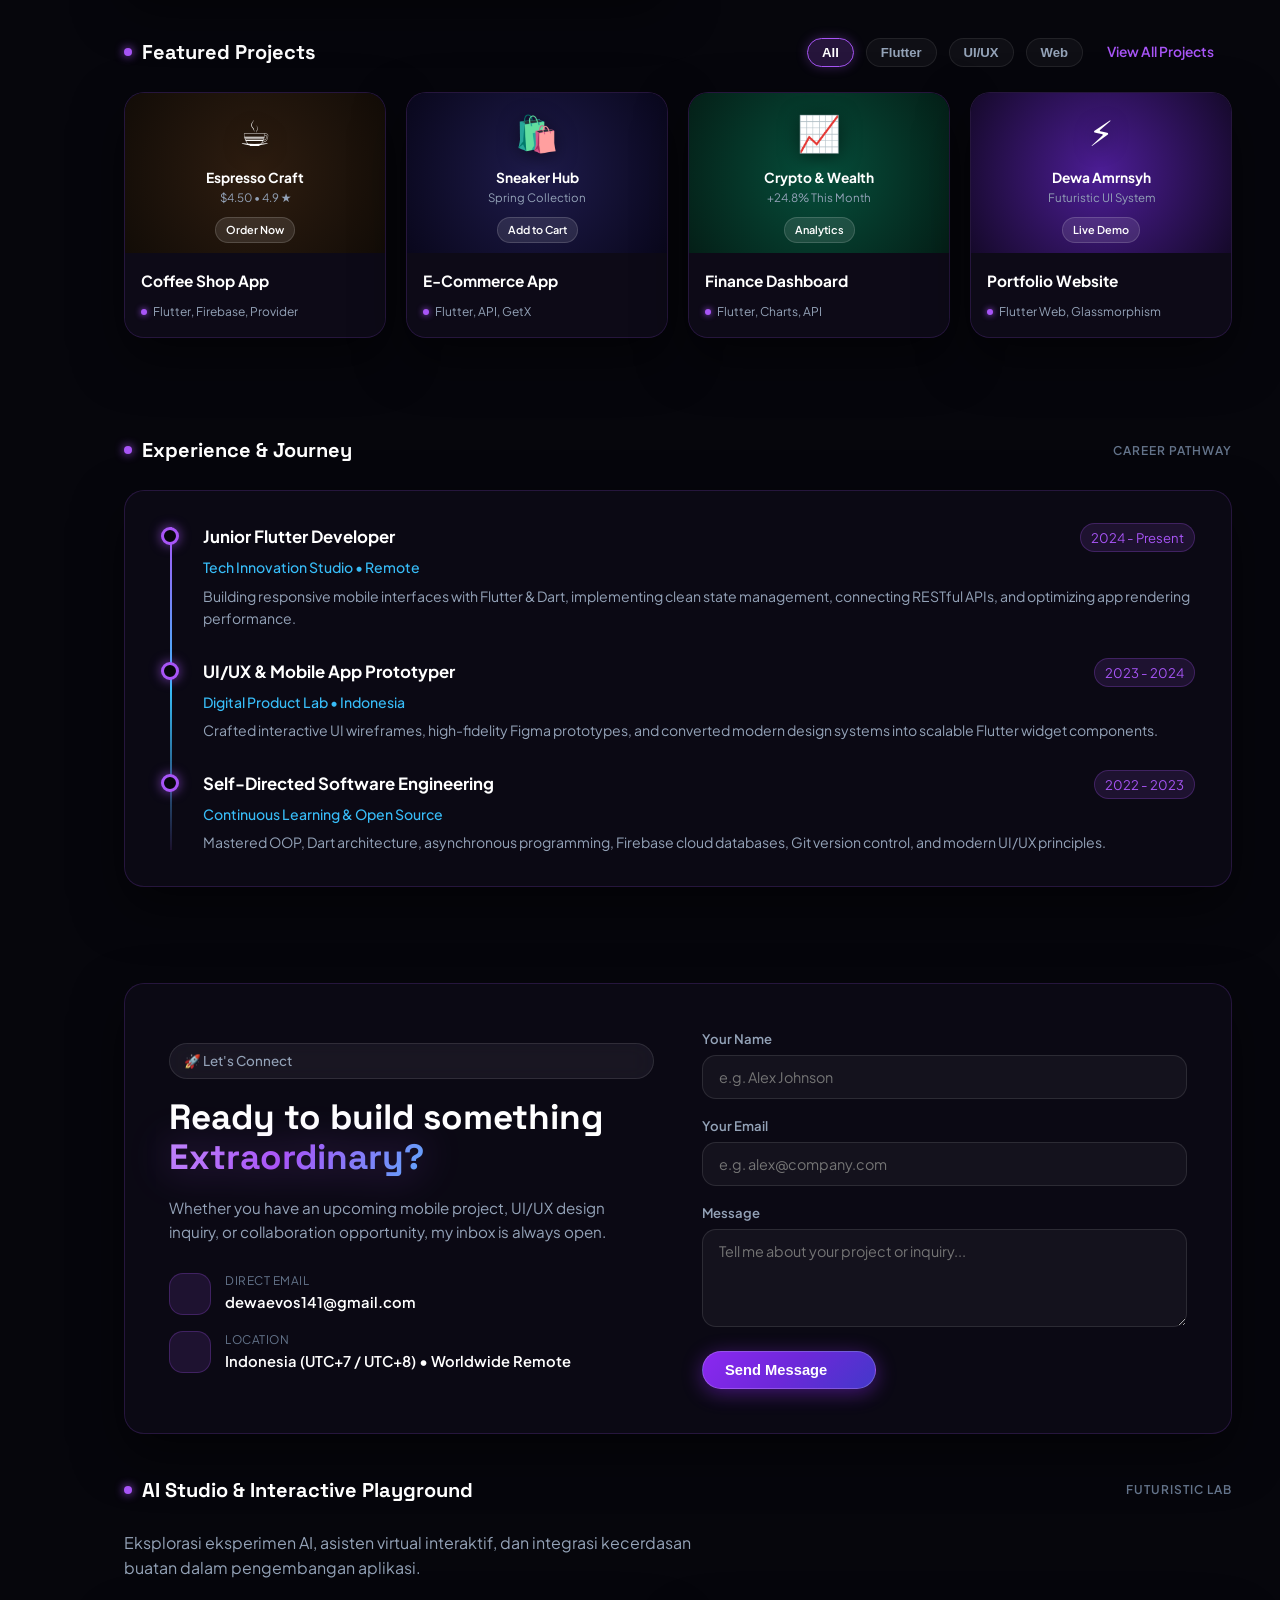
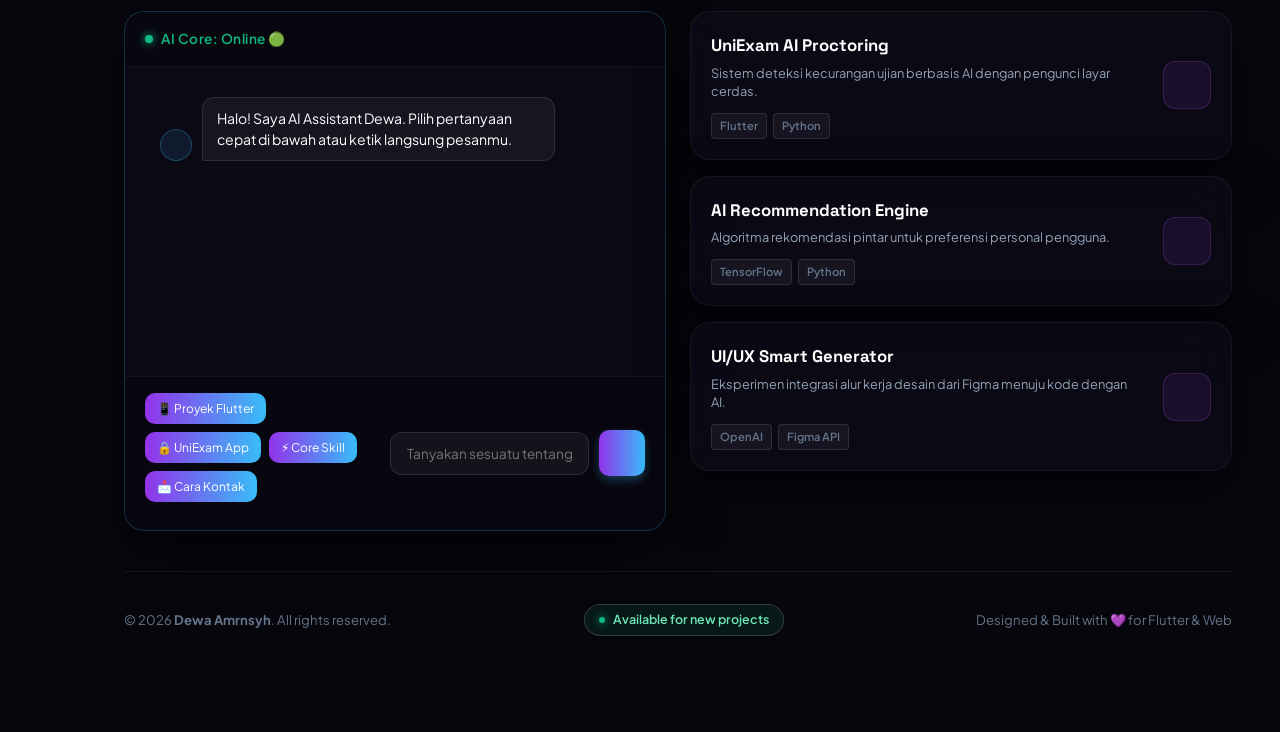
==== commit 1e8efa24: "update teks dan gambar portofolio" ====
--- a/index.html
+++ b/index.html
@@ -3,7 +3,7 @@
 <head>
   <meta charset="UTF-8" />
   <meta name="viewport" content="width=device-width, initial-scale=1.0" />
-  <title>Dewa Amrnsyh — Futuristic Portfolio</title>
+  <title> Portofolio Dewa Amrnsyh</title>
   <meta name="description" content="High-end futuristic personal portfolio website for Dewa Amrnsyh, Flutter Developer & UI/UX Enthusiast." />
   
   <!-- font awesome -->
@@ -175,7 +175,7 @@
             </div>
 
             <p class="hero-desc">
-              Saya merancang dan membangun aplikasi modern yang responsif serta mudah digunakan. 
+              Saya (dewa amriansyah) merancang dan membangun aplikasi modern yang responsif serta mudah digunakan. 
               Berfokus pada penulisan kode yang bersih dan desain antarmuka yang menarik,
               khususnya dalam pengembangan aplikasi lintas platform menggunakan Flutter
             </p>
@@ -485,7 +485,7 @@
             <div class="about-card-content">
               <div class="about-text-col">
                 <p class="about-bio">
-                  Halo! Saya adalah seorang siswa kelas 12 jurusan  <strong>Rekayasa Perangkat Lunak</strong> (RPL)
+                  Halo! Saya Dewa Amriansyah adalah seorang siswa kelas 12 jurusan  <strong>Rekayasa Perangkat Lunak</strong> (RPL)
                   di Indonesia yang memiliki minat besar terhadap pengembangan aplikasi mobile dan 
                   desain UI/UX. Saya senang mengubah ide-ide kompleks menjadi aplikasi yang berfungsi optimal 
                   dan memiliki tampilan visual yang menarik. 
